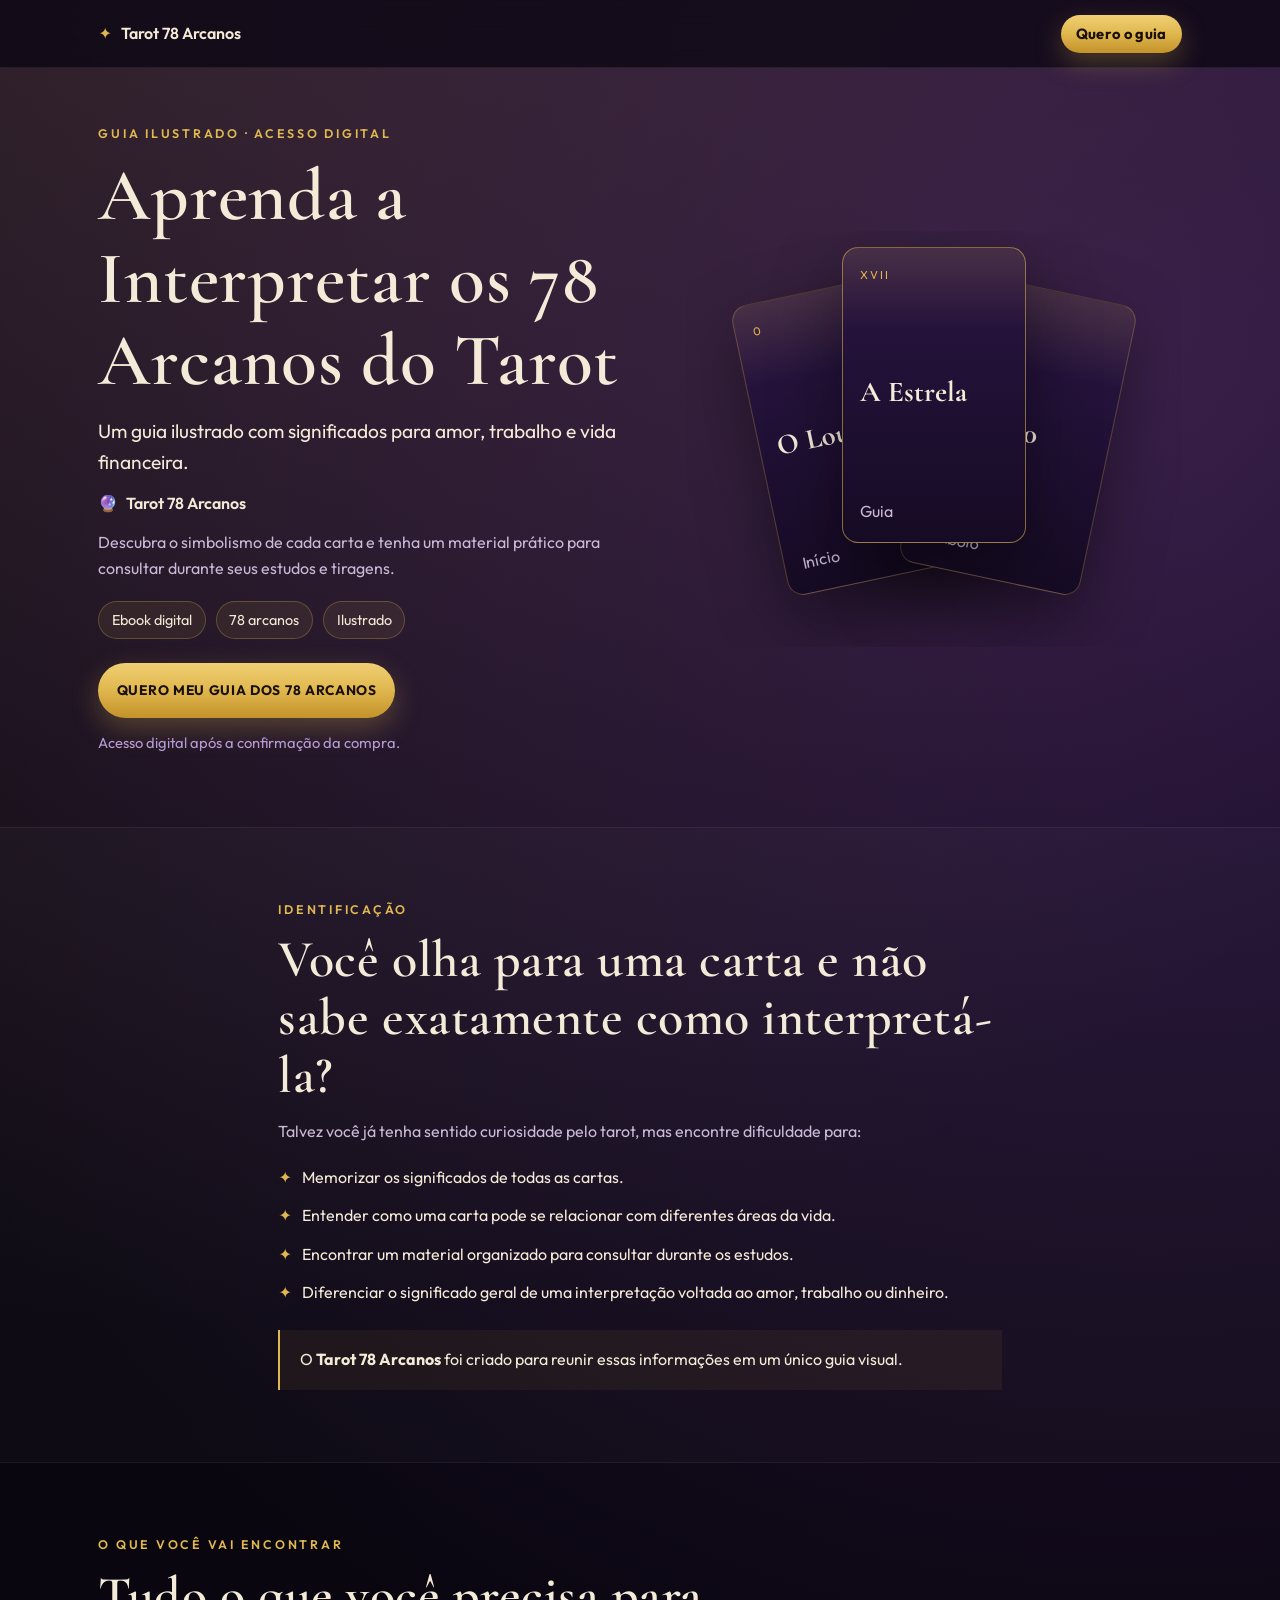
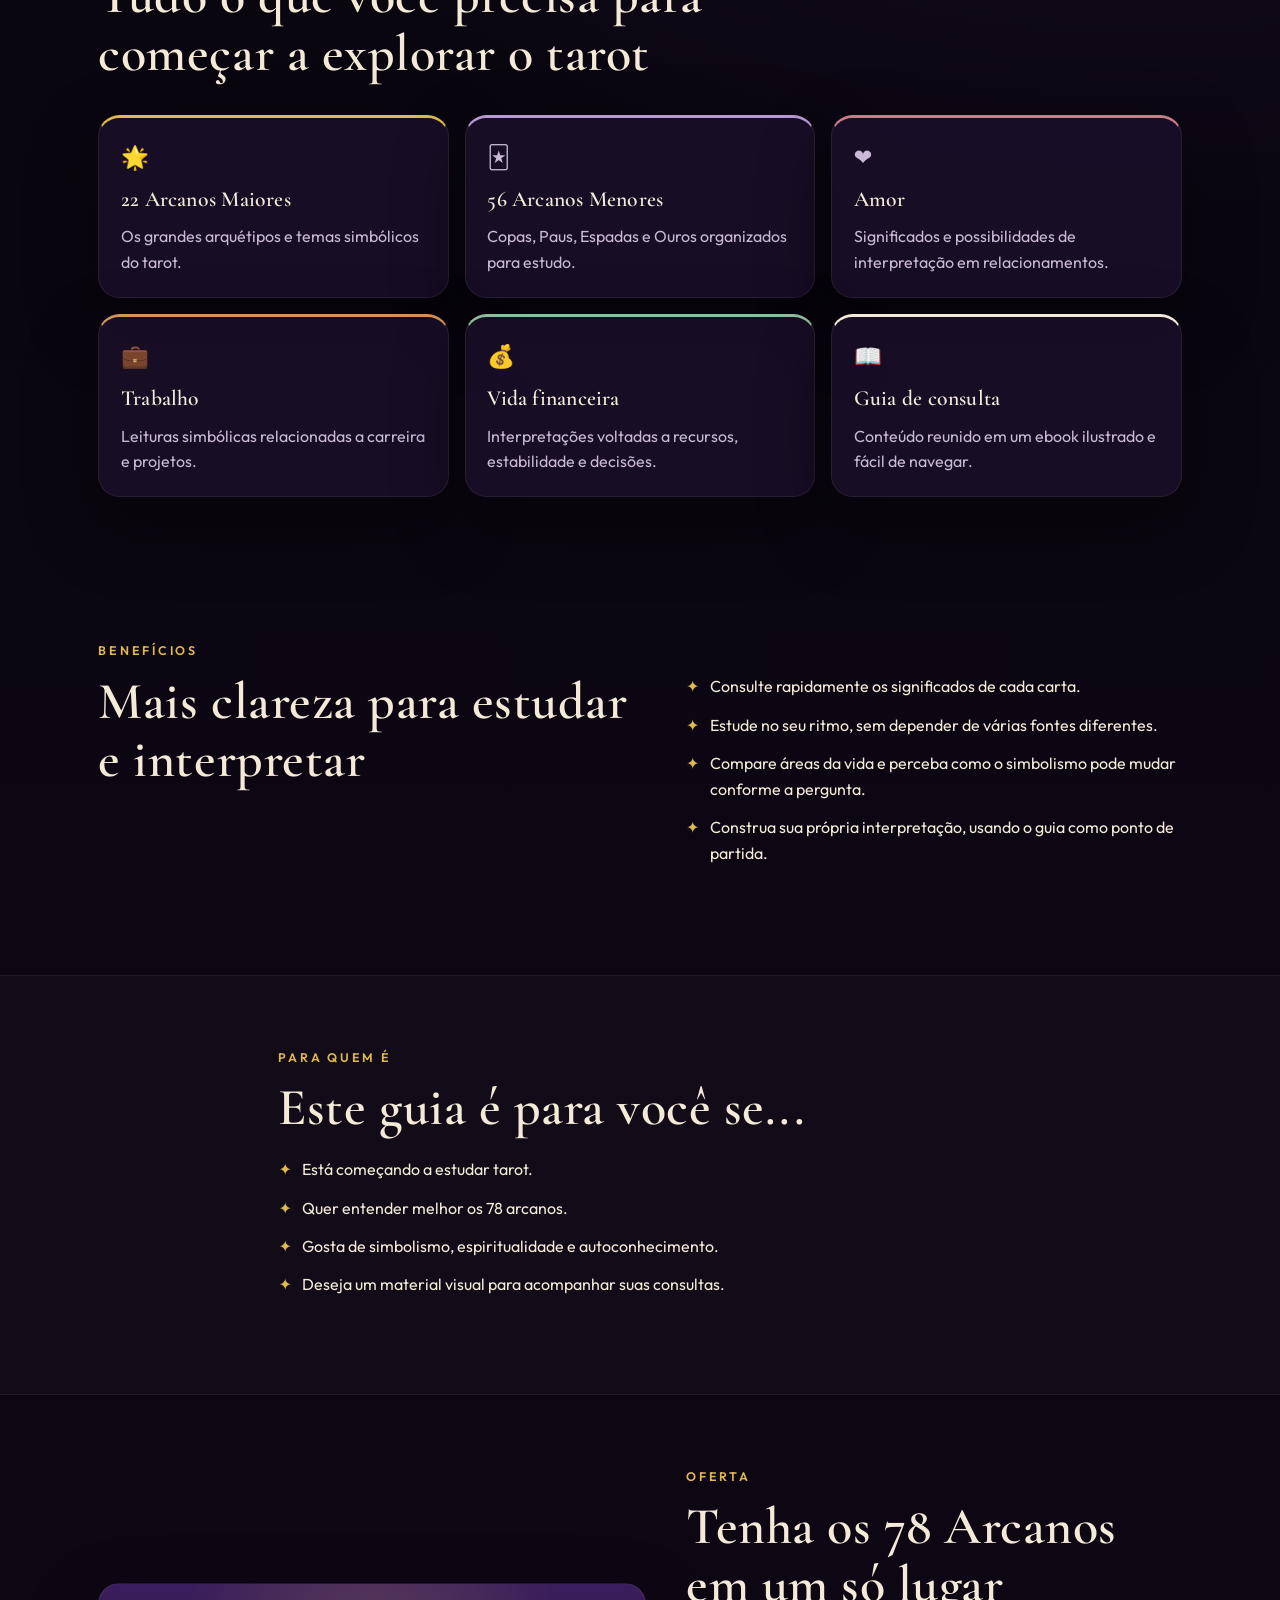
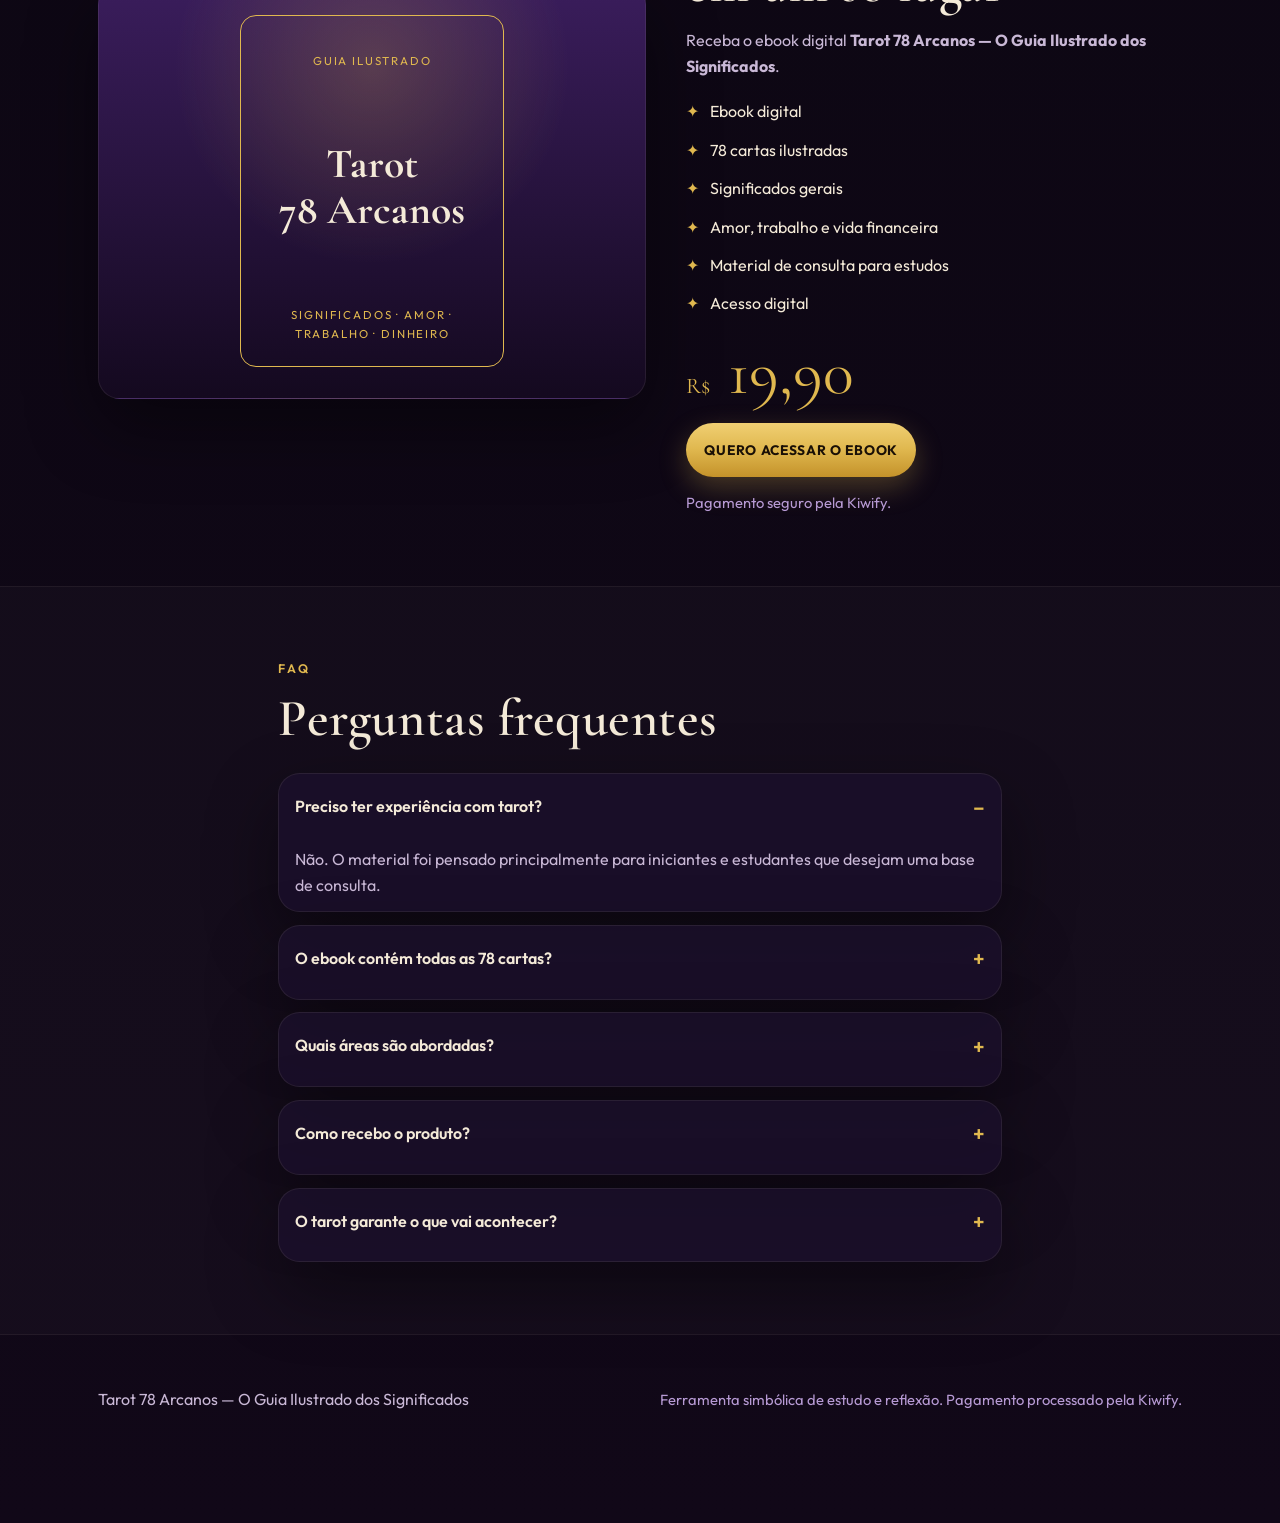
==== index.html @ b575cee6 "Publish the Tarot 78 Arcanos sales page to GitHub Pages. Serve the landing page from the repository " ====
<!DOCTYPE html>
<html lang="pt-BR">
  <head>
    <meta charset="utf-8" />
    <meta name="viewport" content="width=device-width, initial-scale=1" />
    <meta
      name="description"
      content="Ebook ilustrado Tarot 78 Arcanos: significados para amor, trabalho e vida financeira. Acesso digital após a compra."
    />
    <meta property="og:title" content="Tarot 78 Arcanos — O Guia Ilustrado dos Significados" />
    <meta
      property="og:description"
      content="Aprenda a interpretar os 78 arcanos do tarot com um guia visual para amor, trabalho e vida financeira."
    />
    <meta property="og:type" content="website" />
    <title>Tarot 78 Arcanos — O Guia Ilustrado dos Significados</title>
    <link rel="icon" href="favicon.svg" type="image/svg+xml" />
    <link rel="preconnect" href="https://fonts.googleapis.com" />
    <link rel="preconnect" href="https://fonts.gstatic.com" crossorigin />
    <link
      href="https://fonts.googleapis.com/css2?family=Cormorant+Garamond:ital,wght@0,500;0,600;0,700;1,500&family=Outfit:wght@400;500;600;700&display=swap"
      rel="stylesheet"
    />
    <link rel="stylesheet" href="styles.css" />
  </head>
  <body>
    <a class="skip-link" href="#conteudo">Pular para o conteúdo</a>

    <header class="site-header">
      <div class="wrap header-inner">
        <a class="brand" href="#topo">
          <span class="brand-mark" aria-hidden="true">✦</span>
          Tarot 78 Arcanos
        </a>
        <a class="btn btn-sm" data-checkout href="#oferta">Quero o guia</a>
      </div>
    </header>

    <main id="conteudo">
      <section class="hero" id="topo">
        <div class="wrap hero-grid">
          <div class="hero-copy">
            <p class="eyebrow">Guia ilustrado · Acesso digital</p>
            <h1>Aprenda a Interpretar os 78 Arcanos do Tarot</h1>
            <p class="lede">
              Um guia ilustrado com significados para amor, trabalho e vida financeira.
            </p>
            <p class="hero-kicker">
              <span aria-hidden="true">🔮</span> Tarot 78 Arcanos
            </p>
            <p>
              Descubra o simbolismo de cada carta e tenha um material prático para consultar
              durante seus estudos e tiragens.
            </p>
            <ul class="chips" aria-label="O que está incluído">
              <li>Ebook digital</li>
              <li>78 arcanos</li>
              <li>Ilustrado</li>
            </ul>
            <a class="btn btn-lg" data-checkout href="#oferta">Quero meu guia dos 78 arcanos</a>
            <p class="fine-print">Acesso digital após a confirmação da compra.</p>
          </div>

          <div class="hero-visual" aria-hidden="true">
            <div class="card-stack">
              <article class="tarot-card card-left">
                <span class="card-numeral">0</span>
                <strong>O Louco</strong>
                <span class="card-suit">Início</span>
              </article>
              <article class="tarot-card card-center">
                <span class="card-numeral">XVII</span>
                <strong>A Estrela</strong>
                <span class="card-suit">Guia</span>
              </article>
              <article class="tarot-card card-right">
                <span class="card-numeral">I</span>
                <strong>O Mago</strong>
                <span class="card-suit">Símbolo</span>
              </article>
            </div>
          </div>
        </div>
      </section>

      <section class="section identify" id="identificacao">
        <div class="wrap narrow">
          <p class="eyebrow">Identificação</p>
          <h2>Você olha para uma carta e não sabe exatamente como interpretá-la?</h2>
          <p>
            Talvez você já tenha sentido curiosidade pelo tarot, mas encontre dificuldade para:
          </p>
          <ul class="pain-list">
            <li>Memorizar os significados de todas as cartas.</li>
            <li>Entender como uma carta pode se relacionar com diferentes áreas da vida.</li>
            <li>Encontrar um material organizado para consultar durante os estudos.</li>
            <li>
              Diferenciar o significado geral de uma interpretação voltada ao amor, trabalho ou
              dinheiro.
            </li>
          </ul>
          <p class="closing">
            O <strong>Tarot 78 Arcanos</strong> foi criado para reunir essas informações em um
            único guia visual.
          </p>
        </div>
      </section>

      <section class="section contents" id="conteudo-ebook">
        <div class="wrap">
          <div class="section-head">
            <p class="eyebrow">O que você vai encontrar</p>
            <h2>Tudo o que você precisa para começar a explorar o tarot</h2>
          </div>
          <div class="feature-grid">
            <article class="feature gold">
              <p class="feature-icon" aria-hidden="true">🌟</p>
              <h3>22 Arcanos Maiores</h3>
              <p>Os grandes arquétipos e temas simbólicos do tarot.</p>
            </article>
            <article class="feature violet">
              <p class="feature-icon" aria-hidden="true">🃏</p>
              <h3>56 Arcanos Menores</h3>
              <p>Copas, Paus, Espadas e Ouros organizados para estudo.</p>
            </article>
            <article class="feature rose">
              <p class="feature-icon" aria-hidden="true">❤️</p>
              <h3>Amor</h3>
              <p>Significados e possibilidades de interpretação em relacionamentos.</p>
            </article>
            <article class="feature copper">
              <p class="feature-icon" aria-hidden="true">💼</p>
              <h3>Trabalho</h3>
              <p>Leituras simbólicas relacionadas a carreira e projetos.</p>
            </article>
            <article class="feature sage">
              <p class="feature-icon" aria-hidden="true">💰</p>
              <h3>Vida financeira</h3>
              <p>Interpretações voltadas a recursos, estabilidade e decisões.</p>
            </article>
            <article class="feature ivory">
              <p class="feature-icon" aria-hidden="true">📖</p>
              <h3>Guia de consulta</h3>
              <p>Conteúdo reunido em um ebook ilustrado e fácil de navegar.</p>
            </article>
          </div>
        </div>
      </section>

      <section class="section benefits" id="beneficios">
        <div class="wrap split">
          <div>
            <p class="eyebrow">Benefícios</p>
            <h2>Mais clareza para estudar e interpretar</h2>
          </div>
          <ul class="benefit-list">
            <li>Consulte rapidamente os significados de cada carta.</li>
            <li>Estude no seu ritmo, sem depender de várias fontes diferentes.</li>
            <li>
              Compare áreas da vida e perceba como o simbolismo pode mudar conforme a pergunta.
            </li>
            <li>Construa sua própria interpretação, usando o guia como ponto de partida.</li>
          </ul>
        </div>
      </section>

      <section class="section audience" id="para-quem">
        <div class="wrap narrow">
          <p class="eyebrow">Para quem é</p>
          <h2>Este guia é para você se...</h2>
          <ul class="audience-list">
            <li>Está começando a estudar tarot.</li>
            <li>Quer entender melhor os 78 arcanos.</li>
            <li>Gosta de simbolismo, espiritualidade e autoconhecimento.</li>
            <li>Deseja um material visual para acompanhar suas consultas.</li>
          </ul>
        </div>
      </section>

      <section class="section offer" id="oferta">
        <div class="wrap offer-grid">
          <div class="cover" aria-hidden="true">
            <div class="cover-inner">
              <p>Guia ilustrado</p>
              <strong>Tarot<br />78 Arcanos</strong>
              <span>Significados · Amor · Trabalho · Dinheiro</span>
            </div>
          </div>
          <div class="offer-copy">
            <p class="eyebrow">Oferta</p>
            <h2>Tenha os 78 Arcanos em um só lugar</h2>
            <p>
              Receba o ebook digital <strong>Tarot 78 Arcanos — O Guia Ilustrado dos Significados</strong>.
            </p>
            <ul class="offer-points">
              <li>Ebook digital</li>
              <li>78 cartas ilustradas</li>
              <li>Significados gerais</li>
              <li>Amor, trabalho e vida financeira</li>
              <li>Material de consulta para estudos</li>
              <li>Acesso digital</li>
            </ul>
            <p class="price"><span>R$</span> 19,90</p>
            <a class="btn btn-lg" data-checkout href="#oferta">Quero acessar o ebook</a>
            <p class="fine-print">Pagamento seguro pela Kiwify.</p>
          </div>
        </div>
      </section>

      <section class="section faq" id="faq">
        <div class="wrap narrow">
          <p class="eyebrow">FAQ</p>
          <h2>Perguntas frequentes</h2>
          <div class="faq-list">
            <details open>
              <summary>Preciso ter experiência com tarot?</summary>
              <p>
                Não. O material foi pensado principalmente para iniciantes e estudantes que
                desejam uma base de consulta.
              </p>
            </details>
            <details>
              <summary>O ebook contém todas as 78 cartas?</summary>
              <p>
                Sim. A proposta é reunir os 22 Arcanos Maiores e os 56 Arcanos Menores, com
                ilustrações e significados organizados.
              </p>
            </details>
            <details>
              <summary>Quais áreas são abordadas?</summary>
              <p>Amor e relacionamentos, trabalho e carreira, e vida financeira.</p>
            </details>
            <details>
              <summary>Como recebo o produto?</summary>
              <p>
                O produto é digital. Após a confirmação do pagamento, o acesso é disponibilizado
                pela Kiwify.
              </p>
            </details>
            <details>
              <summary>O tarot garante o que vai acontecer?</summary>
              <p>
                Não. O tarot é uma ferramenta simbólica de reflexão e interpretação, não uma
                garantia de acontecimentos futuros.
              </p>
            </details>
          </div>
        </div>
      </section>
    </main>

    <footer class="site-footer">
      <div class="wrap footer-inner">
        <p>Tarot 78 Arcanos — O Guia Ilustrado dos Significados</p>
        <p class="fine-print">
          Ferramenta simbólica de estudo e reflexão. Pagamento processado pela Kiwify.
        </p>
      </div>
    </footer>

    <div class="mobile-cta">
      <a class="btn" data-checkout href="#oferta">Quero o ebook · R$ 19,90</a>
    </div>

    <script src="config.js"></script>
    <script src="script.js"></script>
  </body>
</html>
---- styles.css ----
:root {
  color-scheme: dark;
  --night: #09060f;
  --plum: #160b22;
  --violet: #3a1d5c;
  --orchid: #b79ad4;
  --gold: #e0b84f;
  --gold-deep: #c4922a;
  --ivory: #f4ead8;
  --mist: #c9b8d6;
  --rose: #d07a88;
  --copper: #d3925a;
  --sage: #8fbf9a;
  --line: rgba(224, 184, 79, 0.28);
  --card: rgba(28, 16, 44, 0.78);
  --shadow: 0 28px 70px rgba(0, 0, 0, 0.42);
  --radius: 1.35rem;
  --header: 4.25rem;
}

* {
  box-sizing: border-box;
}

html {
  scroll-behavior: smooth;
  overflow-x: hidden;
}

body {
  margin: 0;
  overflow-x: hidden;
  font-family: Outfit, system-ui, sans-serif;
  color: var(--ivory);
  background:
    radial-gradient(circle at 12% -10%, rgba(224, 184, 79, 0.16), transparent 34%),
    radial-gradient(circle at 90% 8%, rgba(88, 42, 128, 0.45), transparent 32%),
    linear-gradient(180deg, #140b1f 0%, var(--night) 28%, #110818 100%);
  line-height: 1.6;
}

img,
svg {
  display: block;
  max-width: 100%;
}

a {
  color: var(--gold);
}

h1,
h2,
h3 {
  font-family: "Cormorant Garamond", Georgia, serif;
  line-height: 1.12;
  letter-spacing: 0.01em;
  margin: 0;
  overflow-wrap: break-word;
}

h1 {
  font-size: clamp(2.1rem, 8vw, 4.6rem);
  font-weight: 600;
}

h2 {
  font-size: clamp(2rem, 5vw, 3.25rem);
  font-weight: 600;
}

h3 {
  font-size: 1.35rem;
  font-weight: 600;
}

p {
  margin: 0.85rem 0 0;
  color: var(--mist);
  overflow-wrap: break-word;
}

.skip-link {
  position: absolute;
  left: 1rem;
  top: -4rem;
  z-index: 20;
  padding: 0.6rem 0.9rem;
  background: var(--gold);
  color: var(--night);
  text-decoration: none;
  border-radius: 0.5rem;
}

.skip-link:focus {
  top: 1rem;
}

.wrap {
  width: min(1120px, 100%);
  margin: 0 auto;
  padding-inline: 1.15rem;
}

.narrow {
  width: min(760px, 100%);
}

.eyebrow {
  margin: 0 0 0.7rem;
  color: var(--gold);
  font-size: 0.78rem;
  font-weight: 600;
  letter-spacing: 0.22em;
  text-transform: uppercase;
}

.site-header {
  position: sticky;
  top: 0;
  z-index: 10;
  height: var(--header);
  border-bottom: 1px solid rgba(244, 234, 216, 0.08);
  background: rgba(12, 7, 20, 0.78);
  backdrop-filter: blur(16px);
}

.site-header.is-scrolled {
  box-shadow: 0 12px 32px rgba(0, 0, 0, 0.28);
}

.header-inner,
.footer-inner {
  display: flex;
  align-items: center;
  justify-content: space-between;
  gap: 1rem;
  height: var(--header);
}

.brand {
  display: flex;
  align-items: center;
  gap: 0.55rem;
  color: var(--ivory);
  text-decoration: none;
  font-weight: 600;
}

.brand-mark {
  color: var(--gold);
}

.btn {
  display: inline-flex;
  align-items: center;
  justify-content: center;
  min-height: 3rem;
  min-width: 0;
  max-width: 100%;
  padding: 0.85rem 1.35rem;
  border: 0;
  border-radius: 999px;
  background: linear-gradient(180deg, #f0cf73 0%, var(--gold) 48%, var(--gold-deep) 100%);
  color: #1a1006;
  font: inherit;
  font-weight: 700;
  letter-spacing: 0.02em;
  text-decoration: none;
  text-align: center;
  white-space: normal;
  box-shadow: 0 10px 28px rgba(224, 184, 79, 0.28);
  transition: transform 0.2s ease, filter 0.2s ease;
}

.btn:hover {
  transform: translateY(-1px);
  filter: brightness(1.05);
}

.btn:focus-visible {
  outline: 2px solid var(--ivory);
  outline-offset: 3px;
}

.btn-sm {
  min-height: 2.4rem;
  padding: 0.45rem 0.95rem;
  font-size: 0.92rem;
}

.btn-lg {
  min-height: 3.4rem;
  padding: 1rem 1.15rem;
  width: fit-content;
  max-width: 100%;
  text-transform: uppercase;
  font-size: 0.86rem;
  letter-spacing: 0.05em;
}

.hero {
  padding: 3.5rem 0 4.5rem;
}

.hero-grid,
.offer-grid,
.split {
  display: grid;
  gap: 2.5rem;
  min-width: 0;
}

.hero-copy,
.hero-visual,
.offer-copy,
.cover {
  min-width: 0;
  max-width: 100%;
}

.hero-kicker {
  display: flex;
  align-items: center;
  gap: 0.45rem;
  color: var(--ivory);
  font-weight: 600;
}

.lede {
  font-size: 1.2rem;
  color: var(--ivory);
}

.chips,
.pain-list,
.benefit-list,
.audience-list,
.offer-points {
  margin: 1.25rem 0 1.5rem;
  padding: 0;
  list-style: none;
}

.chips {
  display: flex;
  flex-wrap: wrap;
  gap: 0.6rem;
}

.chips li {
  padding: 0.4rem 0.8rem;
  border: 1px solid var(--line);
  border-radius: 999px;
  color: var(--ivory);
  background: rgba(224, 184, 79, 0.08);
  font-size: 0.9rem;
}

.fine-print {
  color: var(--orchid);
  font-size: 0.92rem;
}

.hero-visual {
  display: grid;
  place-items: center;
  min-height: 26rem;
  width: 100%;
  overflow: hidden;
}

.card-stack {
  position: relative;
  width: min(22rem, 100%);
  height: 24rem;
}

.tarot-card {
  position: absolute;
  inset: auto;
  display: flex;
  flex-direction: column;
  justify-content: space-between;
  width: 11.5rem;
  height: 18.5rem;
  padding: 1.1rem;
  border: 1px solid var(--line);
  border-radius: 1rem;
  background:
    linear-gradient(180deg, rgba(224, 184, 79, 0.16), transparent 28%),
    linear-gradient(180deg, #2a1544, #160b24);
  box-shadow: var(--shadow);
}

.card-left {
  left: 0;
  top: 2.4rem;
  transform: rotate(-12deg);
}

.card-right {
  right: 0;
  top: 2.4rem;
  transform: rotate(12deg);
}

.card-center {
  left: 50%;
  top: 0;
  transform: translateX(-50%);
  z-index: 2;
  border-color: rgba(224, 184, 79, 0.55);
}

.card-numeral,
.cover-inner p,
.cover-inner span {
  color: var(--gold);
  letter-spacing: 0.16em;
  text-transform: uppercase;
  font-size: 0.72rem;
}

.tarot-card strong,
.cover-inner strong {
  font-family: "Cormorant Garamond", Georgia, serif;
  font-size: 1.8rem;
  line-height: 1.1;
}

.card-suit {
  color: var(--mist);
}

.section {
  padding: 4.5rem 0;
}

.section-head {
  width: min(720px, 100%);
  margin-bottom: 2rem;
}

.identify,
.audience,
.faq {
  background: rgba(255, 255, 255, 0.02);
  border-block: 1px solid rgba(244, 234, 216, 0.06);
}

.pain-list li,
.benefit-list li,
.audience-list li,
.offer-points li {
  position: relative;
  padding-left: 1.5rem;
  margin: 0.8rem 0;
}

.pain-list li::before,
.benefit-list li::before,
.audience-list li::before,
.offer-points li::before {
  content: "✦";
  position: absolute;
  left: 0;
  color: var(--gold);
}

.closing {
  padding: 1.1rem 1.2rem;
  border-left: 2px solid var(--gold);
  background: rgba(224, 184, 79, 0.06);
  color: var(--ivory);
}

.feature-grid {
  display: grid;
  grid-template-columns: repeat(3, 1fr);
  gap: 1rem;
}

.feature,
.cover,
details {
  background: var(--card);
  border: 1px solid rgba(244, 234, 216, 0.08);
  border-radius: var(--radius);
  box-shadow: var(--shadow);
}

.feature {
  padding: 1.35rem;
}

.feature-icon {
  margin: 0 0 0.7rem;
  font-size: 1.4rem;
}

.feature.gold { border-top: 3px solid var(--gold); }
.feature.violet { border-top: 3px solid var(--orchid); }
.feature.rose { border-top: 3px solid var(--rose); }
.feature.copper { border-top: 3px solid var(--copper); }
.feature.sage { border-top: 3px solid var(--sage); }
.feature.ivory { border-top: 3px solid var(--ivory); }

.cover {
  display: grid;
  place-items: center;
  min-height: 26rem;
  padding: 1.5rem;
  background:
    radial-gradient(circle at 50% 20%, rgba(224, 184, 79, 0.22), transparent 46%),
    linear-gradient(180deg, #3a1d5c, #14091f);
}

.cover-inner {
  width: min(16.5rem, 100%);
  min-height: 22rem;
  display: flex;
  flex-direction: column;
  justify-content: space-between;
  padding: 1.4rem;
  border: 1px solid var(--gold);
  border-radius: 1rem;
  text-align: center;
}

.cover-inner strong {
  font-size: 2.6rem;
}

.price {
  margin: 0.4rem 0 1.1rem;
  color: var(--gold);
  font-family: "Cormorant Garamond", Georgia, serif;
  font-size: 4rem;
  line-height: 1;
}

.price span {
  font-size: 1.4rem;
  margin-right: 0.2rem;
}

.faq-list {
  display: grid;
  gap: 0.8rem;
  margin-top: 1.5rem;
}

details {
  padding: 0.35rem 1rem 0.8rem;
}

summary {
  cursor: pointer;
  display: flex;
  align-items: center;
  justify-content: space-between;
  gap: 1rem;
  list-style: none;
  padding: 0.9rem 0;
  font-weight: 600;
}

summary::after {
  content: "+";
  color: var(--gold);
  font-size: 1.3rem;
  line-height: 1;
}

details[open] summary::after {
  content: "–";
}

summary::-webkit-details-marker {
  display: none;
}

.site-footer {
  padding: 1.5rem 0 6rem;
  color: var(--orchid);
}

.mobile-cta {
  position: sticky;
  bottom: 0;
  display: none;
  padding: 0.8rem 1rem calc(0.8rem + env(safe-area-inset-bottom));
  background: rgba(9, 6, 15, 0.92);
  border-top: 1px solid var(--line);
  backdrop-filter: blur(16px);
}

.mobile-cta .btn {
  width: 100%;
}

@media (min-width: 860px) {
  .hero-grid,
  .offer-grid,
  .split {
    grid-template-columns: 1.05fr 0.95fr;
    align-items: start;
  }

  .hero-grid,
  .offer-grid {
    align-items: center;
  }
}

@media (max-width: 860px) {
  .eyebrow {
    letter-spacing: 0.12em;
  }

  h1 {
    font-size: clamp(1.9rem, 9vw, 2.5rem);
  }

  .lede {
    font-size: 1.05rem;
  }

  .feature-grid {
    grid-template-columns: 1fr;
  }

  .header-inner .btn-sm {
    display: none;
  }

  .btn-lg {
    display: flex;
    width: 100%;
    font-size: 0.82rem;
    letter-spacing: 0.04em;
  }

  .mobile-cta {
    display: block;
  }

  .hero-visual {
    min-height: 18rem;
  }

  .card-stack {
    height: 17.5rem;
    transform: scale(0.86);
    transform-origin: center top;
  }

  .tarot-card {
    width: 8.6rem;
    height: 14rem;
  }

  .site-footer {
    padding-bottom: 7rem;
  }
}

@media (prefers-reduced-motion: reduce) {
  html {
    scroll-behavior: auto;
  }

  .btn {
    transition: none;
  }
}
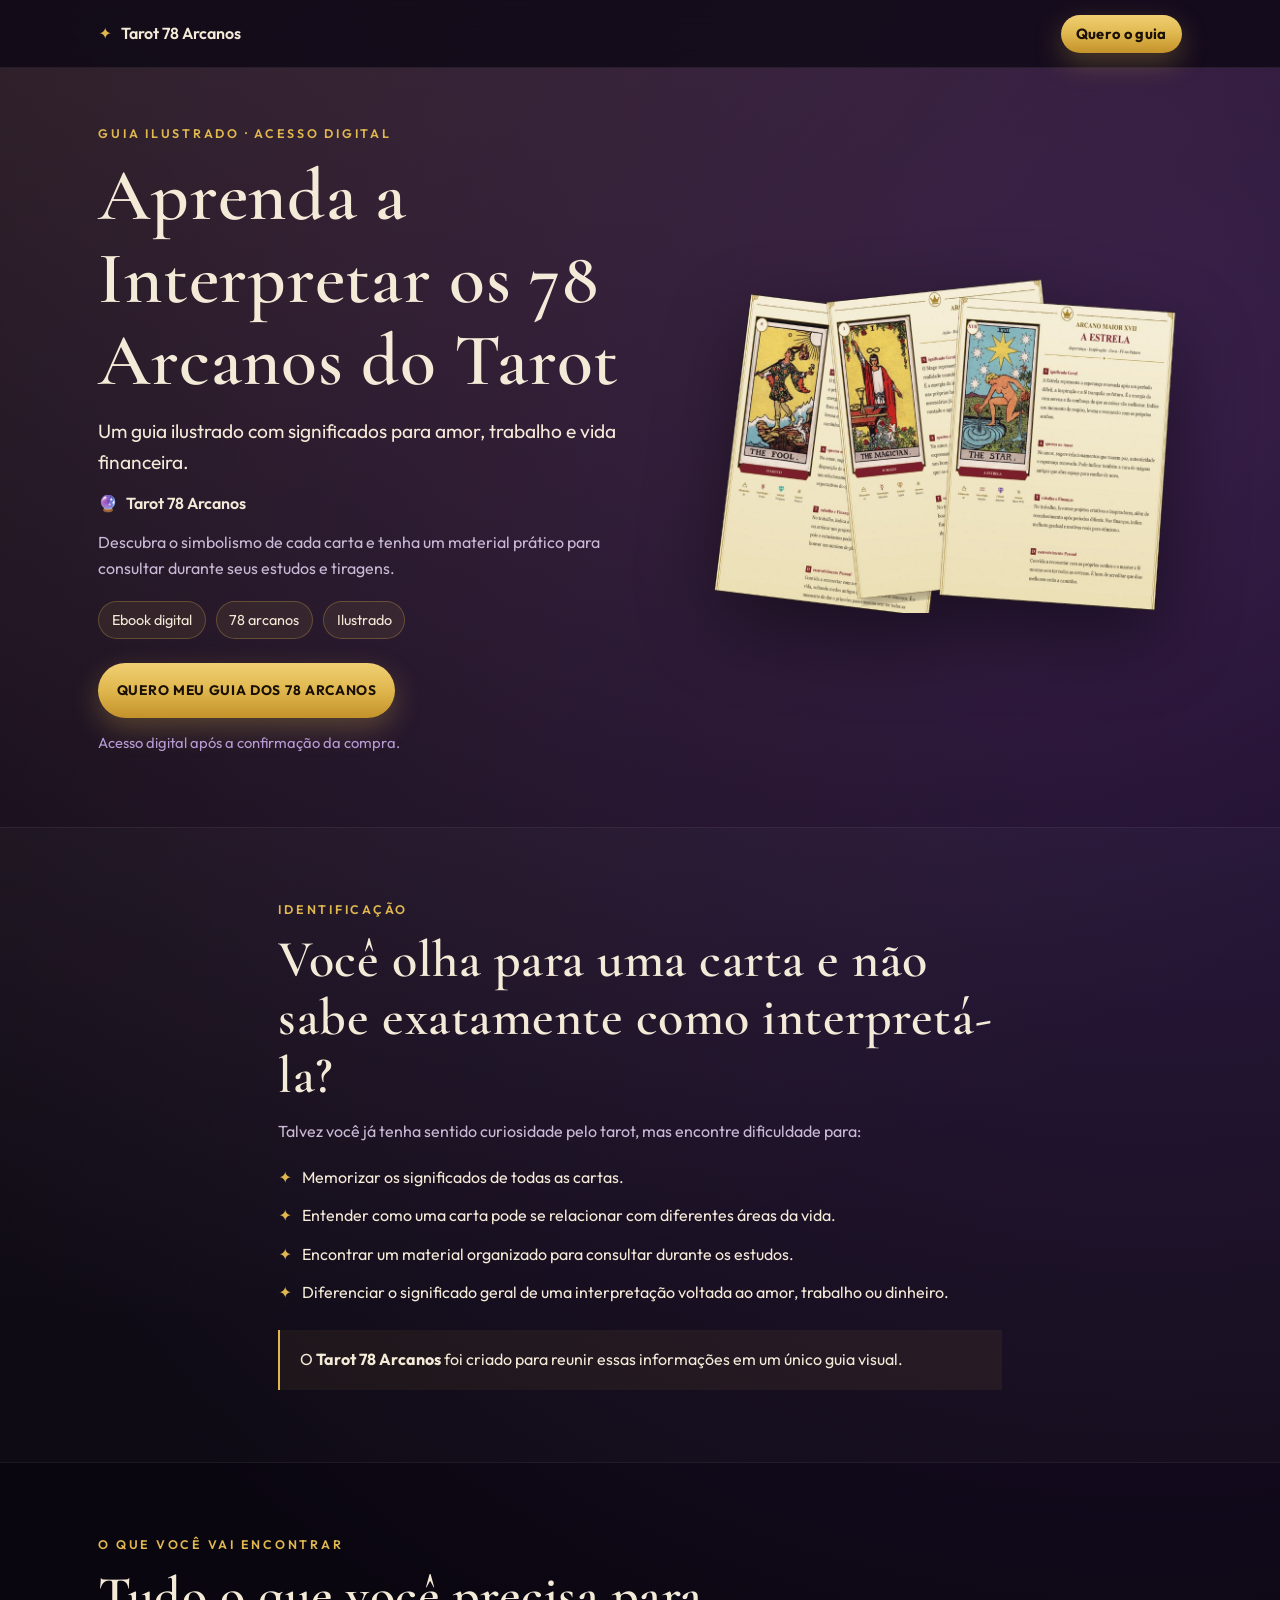
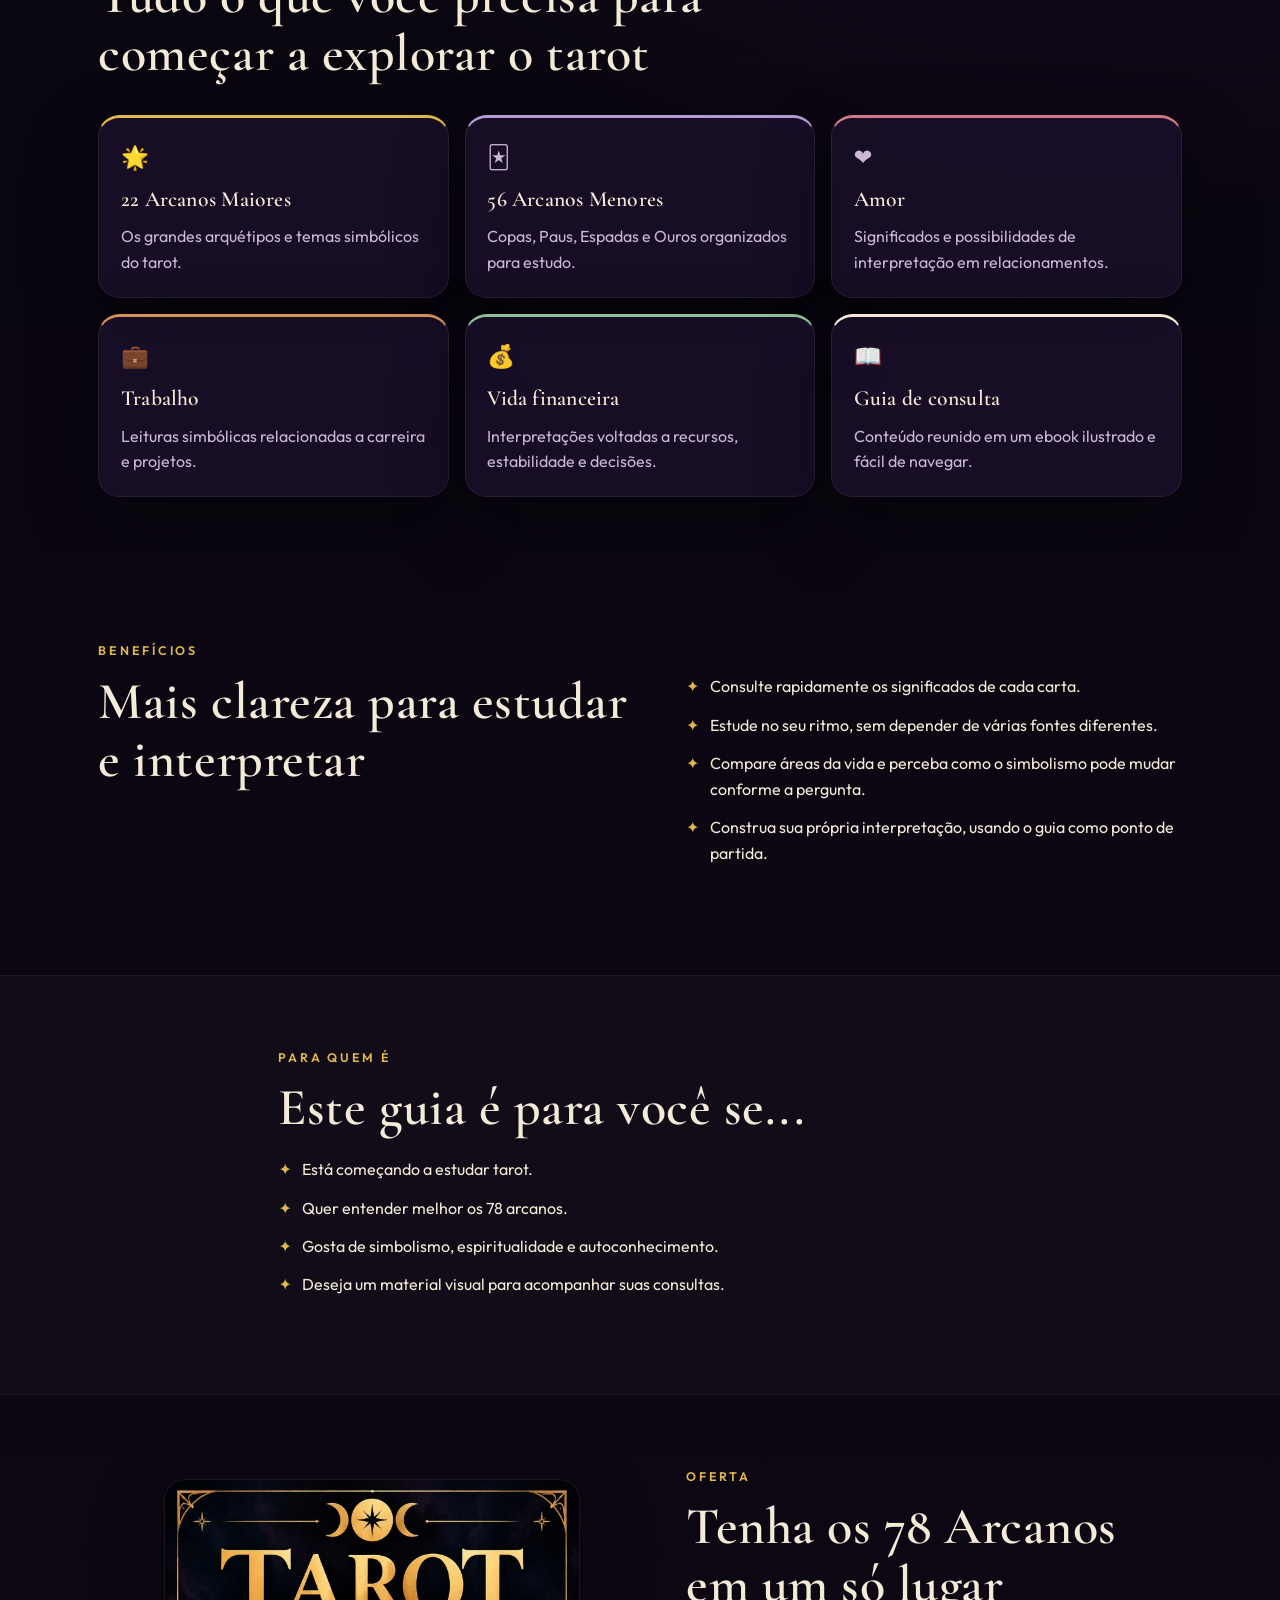
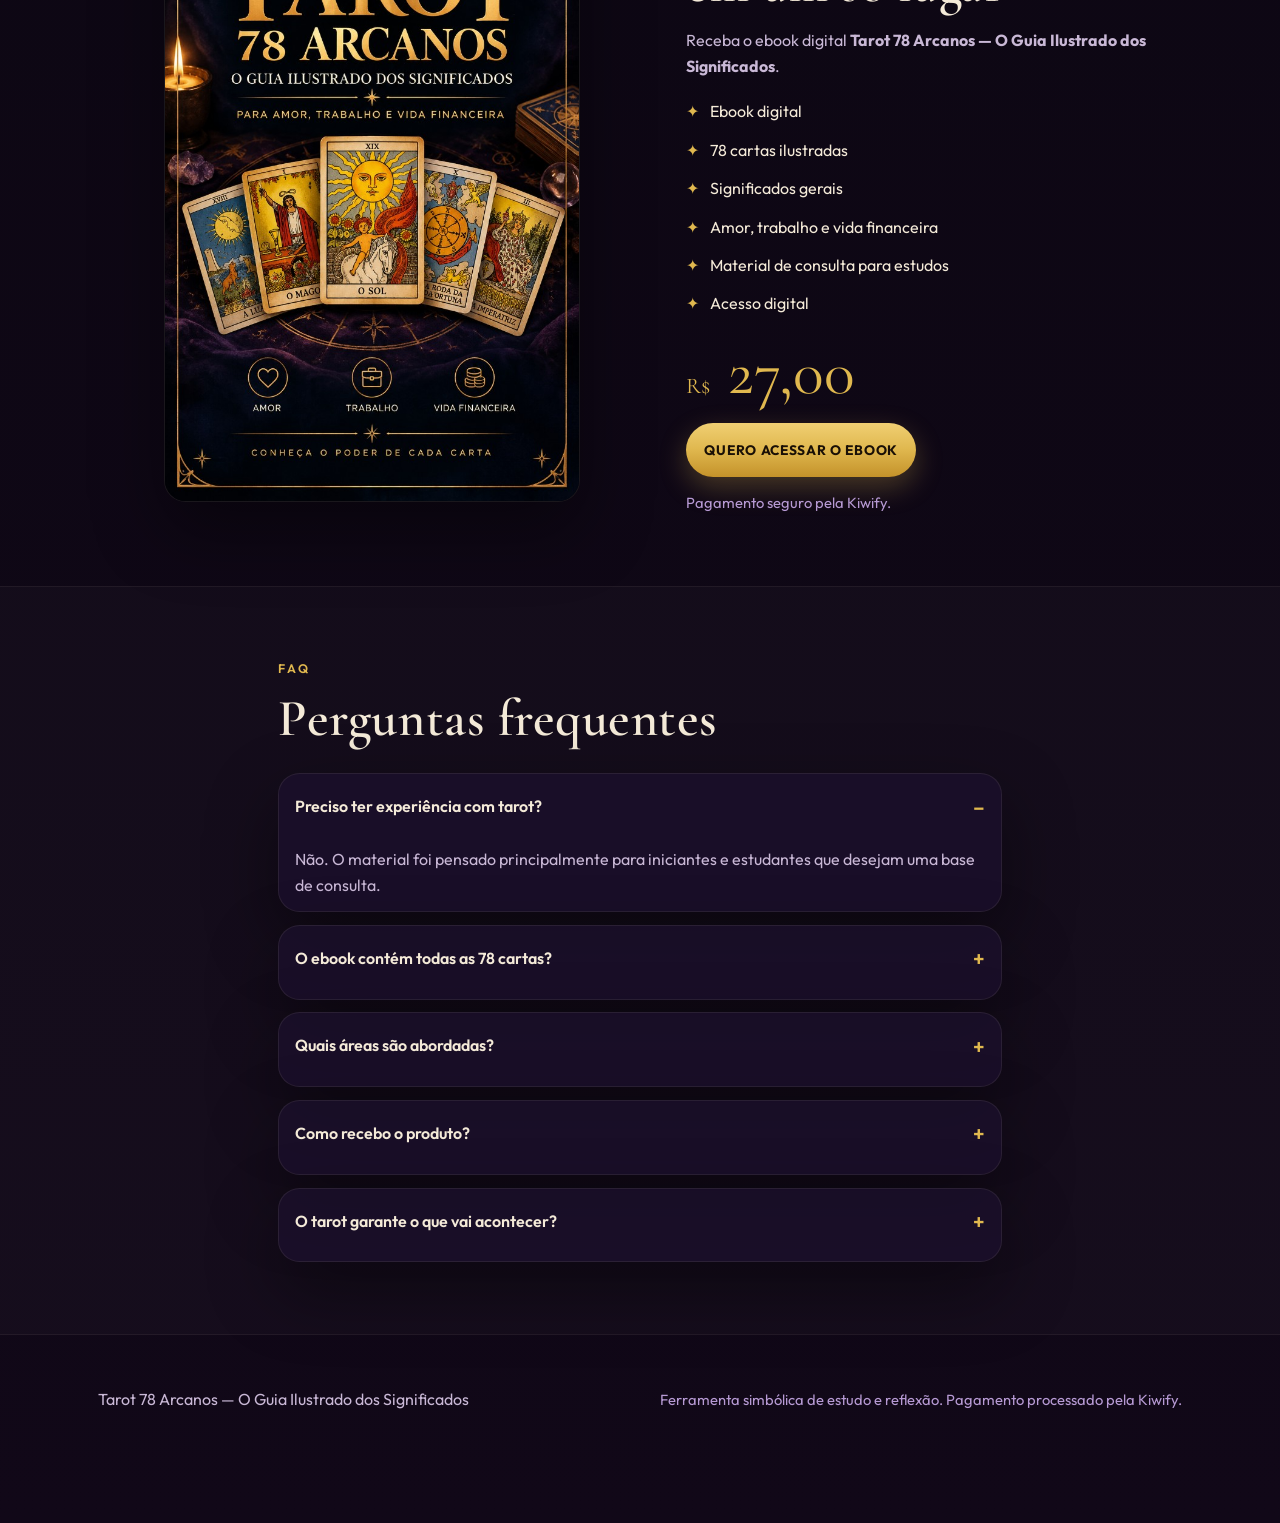
==== commit 15c1467a: "Add product photos, set the price to R$ 27,00, and wire Kiwify checkout. The landing now shows the g" ====
--- a/index.html
+++ b/index.html
@@ -13,6 +13,7 @@
       content="Aprenda a interpretar os 78 arcanos do tarot com um guia visual para amor, trabalho e vida financeira."
     />
     <meta property="og:type" content="website" />
+    <meta property="og:image" content="images/capa.jpg" />
     <title>Tarot 78 Arcanos — O Guia Ilustrado dos Significados</title>
     <link rel="icon" href="favicon.svg" type="image/svg+xml" />
     <link rel="preconnect" href="https://fonts.googleapis.com" />
@@ -32,7 +33,7 @@
           <span class="brand-mark" aria-hidden="true">✦</span>
           Tarot 78 Arcanos
         </a>
-        <a class="btn btn-sm" data-checkout href="#oferta">Quero o guia</a>
+        <a class="btn btn-sm" data-checkout href="https://pay.kiwify.com.br/nUuGYq7">Quero o guia</a>
       </div>
     </header>
 
@@ -57,28 +58,18 @@
               <li>78 arcanos</li>
               <li>Ilustrado</li>
             </ul>
-            <a class="btn btn-lg" data-checkout href="#oferta">Quero meu guia dos 78 arcanos</a>
+            <a class="btn btn-lg" data-checkout href="https://pay.kiwify.com.br/nUuGYq7">Quero meu guia dos 78 arcanos</a>
             <p class="fine-print">Acesso digital após a confirmação da compra.</p>
           </div>
 
-          <div class="hero-visual" aria-hidden="true">
-            <div class="card-stack">
-              <article class="tarot-card card-left">
-                <span class="card-numeral">0</span>
-                <strong>O Louco</strong>
-                <span class="card-suit">Início</span>
-              </article>
-              <article class="tarot-card card-center">
-                <span class="card-numeral">XVII</span>
-                <strong>A Estrela</strong>
-                <span class="card-suit">Guia</span>
-              </article>
-              <article class="tarot-card card-right">
-                <span class="card-numeral">I</span>
-                <strong>O Mago</strong>
-                <span class="card-suit">Símbolo</span>
-              </article>
-            </div>
+          <div class="hero-visual">
+            <img
+              class="hero-photo"
+              src="images/guia-cartas.png"
+              alt="Páginas do guia com O Louco, O Mago e A Estrela sobrepostas"
+              width="1024"
+              height="716"
+            />
           </div>
         </div>
       </section>
@@ -179,12 +170,14 @@
 
       <section class="section offer" id="oferta">
         <div class="wrap offer-grid">
-          <div class="cover" aria-hidden="true">
-            <div class="cover-inner">
-              <p>Guia ilustrado</p>
-              <strong>Tarot<br />78 Arcanos</strong>
-              <span>Significados · Amor · Trabalho · Dinheiro</span>
-            </div>
+          <div class="cover">
+            <img
+              class="cover-photo"
+              src="images/capa.jpg"
+              alt="Capa do ebook Tarot 78 Arcanos — O Guia Ilustrado dos Significados"
+              width="682"
+              height="1024"
+            />
           </div>
           <div class="offer-copy">
             <p class="eyebrow">Oferta</p>
@@ -200,8 +193,8 @@
               <li>Material de consulta para estudos</li>
               <li>Acesso digital</li>
             </ul>
-            <p class="price"><span>R$</span> 19,90</p>
-            <a class="btn btn-lg" data-checkout href="#oferta">Quero acessar o ebook</a>
+            <p class="price"><span>R$</span> 27,00</p>
+            <a class="btn btn-lg" data-checkout href="https://pay.kiwify.com.br/nUuGYq7">Quero acessar o ebook</a>
             <p class="fine-print">Pagamento seguro pela Kiwify.</p>
           </div>
         </div>
@@ -259,7 +252,7 @@
     </footer>
 
     <div class="mobile-cta">
-      <a class="btn" data-checkout href="#oferta">Quero o ebook · R$ 19,90</a>
+      <a class="btn" data-checkout href="https://pay.kiwify.com.br/nUuGYq7">Quero o ebook · R$ 27,00</a>
     </div>
 
     <script src="config.js"></script>
--- a/styles.css
+++ b/styles.css
@@ -265,72 +265,13 @@
 .hero-visual {
   display: grid;
   place-items: center;
-  min-height: 26rem;
   width: 100%;
-  overflow: hidden;
-}
-
-.card-stack {
-  position: relative;
-  width: min(22rem, 100%);
-  height: 24rem;
-}
-
-.tarot-card {
-  position: absolute;
-  inset: auto;
-  display: flex;
-  flex-direction: column;
-  justify-content: space-between;
-  width: 11.5rem;
-  height: 18.5rem;
-  padding: 1.1rem;
-  border: 1px solid var(--line);
-  border-radius: 1rem;
-  background:
-    linear-gradient(180deg, rgba(224, 184, 79, 0.16), transparent 28%),
-    linear-gradient(180deg, #2a1544, #160b24);
-  box-shadow: var(--shadow);
-}
-
-.card-left {
-  left: 0;
-  top: 2.4rem;
-  transform: rotate(-12deg);
-}
-
-.card-right {
-  right: 0;
-  top: 2.4rem;
-  transform: rotate(12deg);
-}
-
-.card-center {
-  left: 50%;
-  top: 0;
-  transform: translateX(-50%);
-  z-index: 2;
-  border-color: rgba(224, 184, 79, 0.55);
-}
-
-.card-numeral,
-.cover-inner p,
-.cover-inner span {
-  color: var(--gold);
-  letter-spacing: 0.16em;
-  text-transform: uppercase;
-  font-size: 0.72rem;
-}
-
-.tarot-card strong,
-.cover-inner strong {
-  font-family: "Cormorant Garamond", Georgia, serif;
-  font-size: 1.8rem;
-  line-height: 1.1;
-}
-
-.card-suit {
-  color: var(--mist);
+}
+
+.hero-photo {
+  width: min(40rem, 100%);
+  height: auto;
+  filter: drop-shadow(0 28px 40px rgba(0, 0, 0, 0.45));
 }
 
 .section {
@@ -407,29 +348,16 @@
 .feature.ivory { border-top: 3px solid var(--ivory); }
 
 .cover {
-  display: grid;
-  place-items: center;
-  min-height: 26rem;
-  padding: 1.5rem;
-  background:
-    radial-gradient(circle at 50% 20%, rgba(224, 184, 79, 0.22), transparent 46%),
-    linear-gradient(180deg, #3a1d5c, #14091f);
-}
-
-.cover-inner {
-  width: min(16.5rem, 100%);
-  min-height: 22rem;
-  display: flex;
-  flex-direction: column;
-  justify-content: space-between;
-  padding: 1.4rem;
-  border: 1px solid var(--gold);
-  border-radius: 1rem;
-  text-align: center;
-}
-
-.cover-inner strong {
-  font-size: 2.6rem;
+  overflow: hidden;
+  width: min(26rem, 100%);
+  justify-self: center;
+  padding: 0;
+  background: #07040c;
+}
+
+.cover-photo {
+  width: 100%;
+  height: auto;
 }
 
 .price {
@@ -546,21 +474,6 @@
     display: block;
   }
 
-  .hero-visual {
-    min-height: 18rem;
-  }
-
-  .card-stack {
-    height: 17.5rem;
-    transform: scale(0.86);
-    transform-origin: center top;
-  }
-
-  .tarot-card {
-    width: 8.6rem;
-    height: 14rem;
-  }
-
   .site-footer {
     padding-bottom: 7rem;
   }
